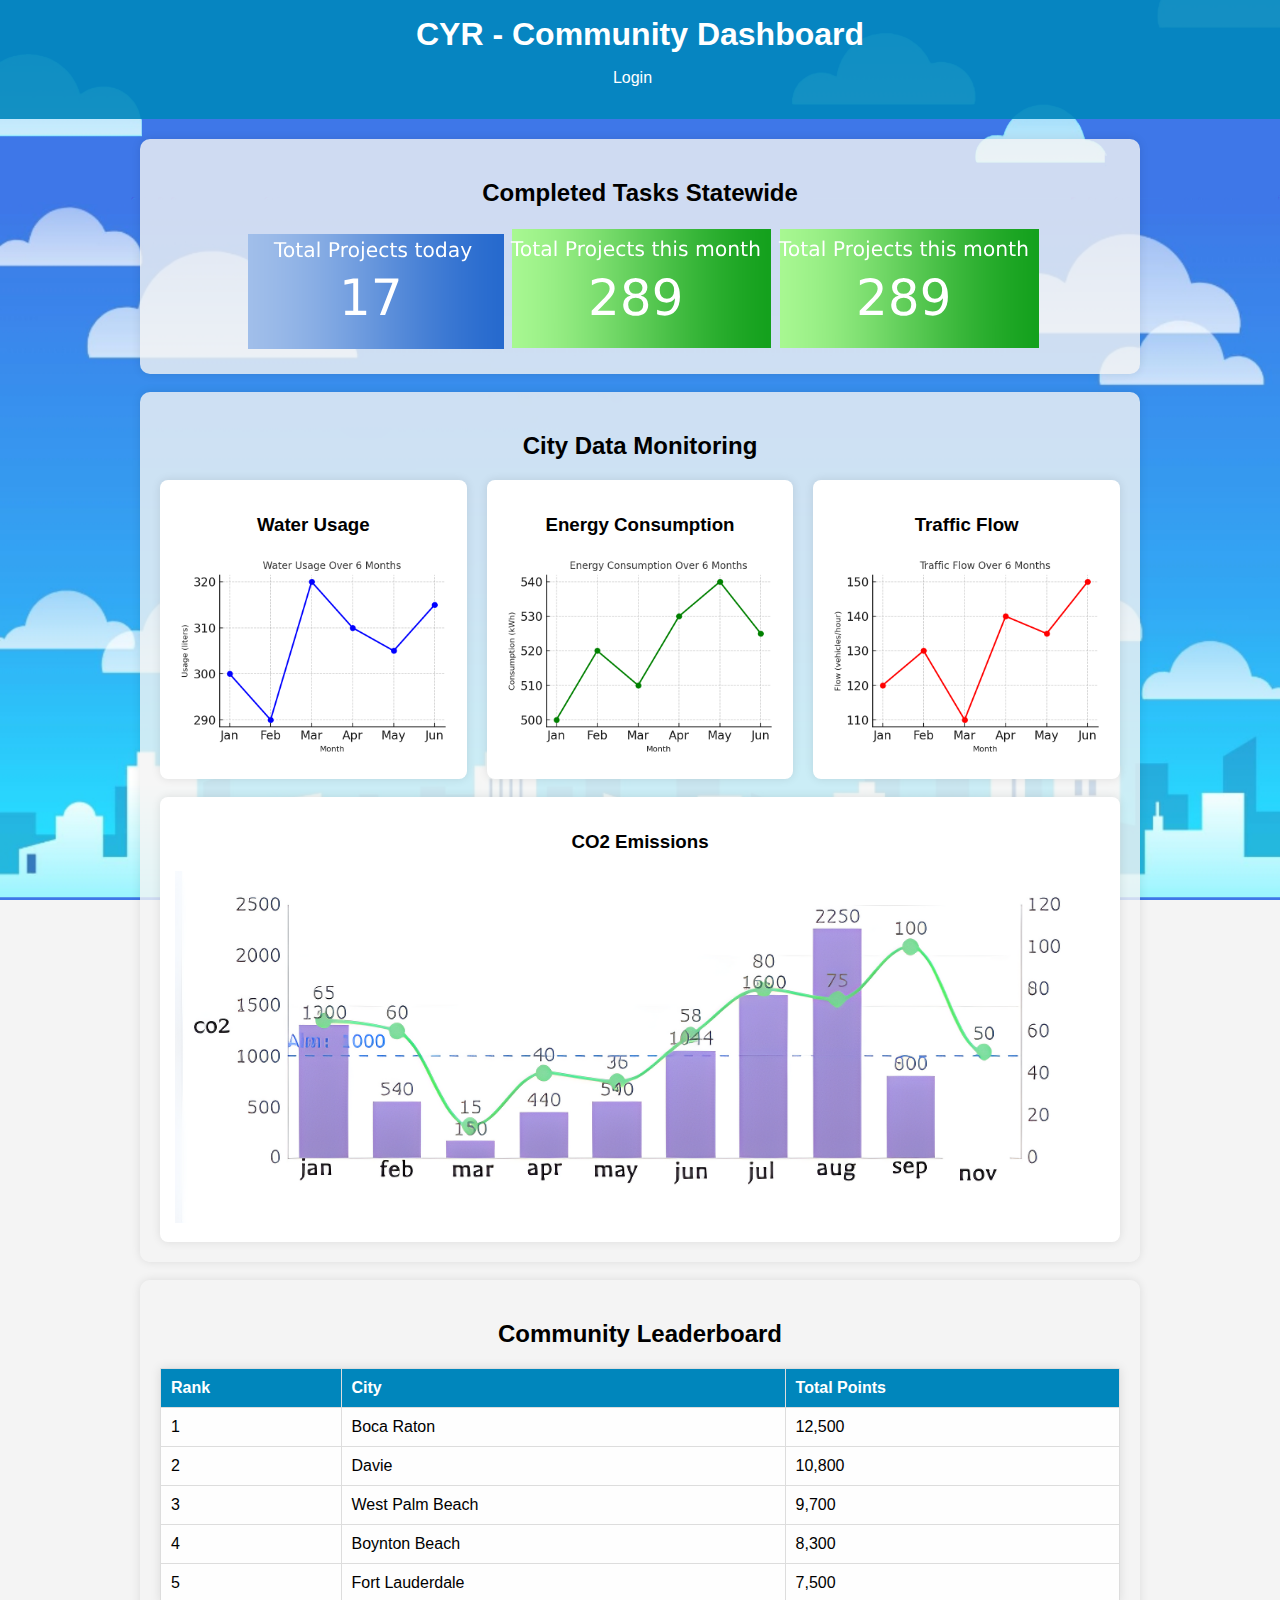
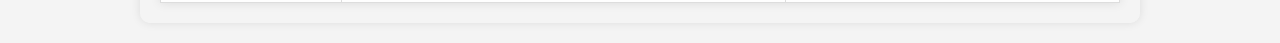
==== index.html @ 5915891b "started linking all pages" ====
<!DOCTYPE html>
<html lang="en">
<head>
    <meta charset="UTF-8">
    <meta name="viewport" content="width=device-width, initial-scale=1.0">
    <title>CYR - Community Dashboard</title>
    <link rel="stylesheet" href="page4-5/css/styles.css">
</head> 
<body style="background-image: url('page4-5/images/CYR_background.png'); 
             background-size: cover; 
             background-repeat: no-repeat; 
             background-position: bottom center;">
    <header>
        <h1>CYR - Community Dashboard</h1>
        <nav>
            <ul>
                <li><a href="page4-5/login.html">Login</a></li>
            </ul>
        </nav>
    </header>

    <main>
        <section id="tasks">
            <h2>Completed Tasks Statewide</h2>
            <div id="task-list" class="center">
                
                <img src="page4-5/images/day.png">
                <img src="page4-5/images/month.png">
                <img src="page4-5/images/month.png">
                
                <!-- Task cards with mock images and vote buttons -->
            </div>
        </section>
        <br>

 <!-- City Data Monitoring Section -->
<section id="city-data">
    <h2>City Data Monitoring</h2>
    <div id="data-charts" class="grid-container">
        <div class="chart-card">
            <h3>Water Usage</h3>
            <img src="page4-5/images/water-usage-small.png" alt="Water Usage Chart" style="width: 100%;">
        </div>
        <div class="chart-card">
            <h3>Energy Consumption</h3>
            <img src="page4-5/images/energy-consumption-small.png" alt="Energy Consumption Chart" style="width: 100%;">
        </div>
        <div class="chart-card">
            <h3>Traffic Flow</h3>
            <img src="page4-5/images/traffic-flow-small.png" alt="Traffic Flow Chart" style="width: 100%;">
        </div>
    </div>
    <br>
    <div class="chart-card">
        <h3>CO2 Emissions</h3>
        <img src="page4-5/images/graph_upscaled.png" alt="CO2 Emissions - State" style="width: 100%;">
    </div>
</section>
<br>

 <!--Mockup Map Data Section -->
    <!-- <section id="map-data">
        <h2>City Map Monitoring</h2>
        <div class="map-container">
            <img src="images/mock-map.png" alt="City Map" class="mock-map">
        </div>
    </section> -->


        <!-- Leaderboard Section -->
        <section id="leaderboard">
            <h2>Community Leaderboard</h2>
            <table>
                <thead>
                    <tr>
                        <th>Rank</th>
                        <th>City</th>
                        <th>Total Points</th>
                    </tr>
                </thead>
                <tbody id="leaderboard-body">
                    <tr>
                        <td>1</td>
                        <td>Boca Raton</td>
                        <td>12,500</td>
                    </tr>
                    <tr>
                        <td>2</td>
                        <td>Davie</td>
                        <td>10,800</td>
                    </tr>
                    <tr>
                        <td>3</td>
                        <td>West Palm Beach</td>
                        <td>9,700</td>
                    </tr>
                    <tr>
                        <td>4</td>
                        <td>Boynton Beach</td>
                        <td>8,300</td>
                    </tr>
                    <tr>
                        <td>5</td>
                        <td>Fort Lauderdale</td>
                        <td>7,500</td>
                    </tr>
                </tbody>
            </table>
        </section>

        <!-- Popup Modal for Voting Feedback -->
        <div id="popupModal" class="modal">
            <div class="modal-content">
                <span class="close-btn">&times;</span>
                <h3>Thank you for voting!</h3>
                <p>Your vote has been counted towards this task.</p>
            </div>
        </div>
    </main>

    <script src="js/app.js"></script>
</body>
</html>
---- page4-5/css/styles.css ----
body {
    font-family: Arial, sans-serif;
    margin: 0;
    padding: 0;
    background-image: url('images/CYR_background.png'); /* Replace with the correct path to your image */
    background-size: cover; /* Makes the image stretch to cover the entire page */
    background-repeat: no-repeat; /* Ensures the image doesn't repeat */
    background-position: center center; /* Centers the image on the page */
    background-attachment: fixed; /* Keeps the background fixed while scrolling */
    background-color: #f4f4f4;
}

header {
    background-color: rgba(0, 134, 188, 0.9); /* Make the header semi-transparent */
    color: white;
    padding: 1em 0;
    text-align: center;
}

header h1 {
    margin: 0;
}

nav ul {
    list-style: none;
    padding: 0;
}

nav ul li {
    display: inline;
    margin-right: 15px;
}

nav ul li a {
    color: white;
    text-decoration: none;
}

main {
    padding: 20px;
    margin: 0 auto;
    max-width: 1000px;
}

/* Grid Layout for Tasks and Community Projects */
.columns {
    display: grid;
    grid-template-columns: 1fr 1fr;
    gap: 20px;
    margin: 20px 0;
}

section {
    background-color: rgba(244, 244, 244, 0.8);
    padding: 20px;
    border-radius: 10px;
    box-shadow: 0 0 10px rgba(0, 0, 0, 0.1);
}

section h2 {
    text-align: center;
    margin-bottom: 20px;
}

.grid-container {
    display: grid;
    grid-template-columns: repeat(3, 1fr);
    gap: 20px;
}

.task-card, .chart-card {
    background-color: white;
    padding: 15px;
    border-radius: 8px;
    box-shadow: 0 0 10px rgba(0, 0, 0, 0.1);
    text-align: center;
}

.task-card img {
    width: 100%;
    height: 150px;
    object-fit: cover;
    border-radius: 8px;
}

button.vote-btn {
    background-color: #28BC00;
    color: white;
    border: none;
    padding: 10px 20px;
    border-radius: 5px;
    cursor: pointer;
}

button.vote-btn:hover {
    background-color: #28BC00;
}

.modal {
    display: none;
    position: fixed;
    top: 50%;
    left: 50%;
    transform: translate(-50%, -50%);
    width: 300px;
    background-color: white;
    box-shadow: 0 0 10px rgba(0, 0, 0, 0.3);
    border-radius: 8px;
    padding: 20px;
    z-index: 1000;
}

.modal-content {
    text-align: center;
}

.close-btn {
    float: right;
    cursor: pointer;
}

table {
    width: 100%;
    border-collapse: collapse;
}

table, th, td {
    border: 1px solid #ddd;
}

th, td {
    padding: 10px;
    text-align: left;
}

thead {
    background-color: #0086BC;
    color: white;
}

/* Map Container Styling */
.map-container {
    text-align: center;
    margin-bottom: 40px;
}

.mock-map {
    width: 100%;
    height: 300px;
    object-fit: cover;
    border-radius: 8px;
    box-shadow: 0 0 10px rgba(0, 0, 0, 0.1);
}

/* Task List */
.task-list {
    list-style-type: none;
    margin: 0;
    padding: 0;
}

.task-list li {
    background-color: white;
    margin-bottom: 10px;
    padding: 15px;
    border-radius: 8px;
    box-shadow: 0 0 10px rgba(0, 0, 0, 0.1);
    font-size: 18px;
    cursor: pointer;
    transition: background-color 0.3s ease;
}

.task-list li:hover {
    background-color: #f0f8ff; /* Slight highlight on hover */
}

.task-list li h3 {
    margin: 0 0 5px 0;
    font-size: 20px;
}

.task-list li p {
    margin: 0;
    color: #555;
}

/* Task Details */
.task-details {
    display: none; /* Hidden by default */
    margin-top: 15px;
    background-color: #f4f4f4;
    padding: 10px;
    border-radius: 8px;
    box-shadow: 0 0 8px rgba(0, 0, 0, 0.1);
}

.task-details p {
    margin: 10px 0;
}

.task-details p:first-of-type {
    margin-bottom: 20px; /* Adds space between the description and video */
}

/* YouTube iframe styling */
.task-details iframe {
    width: 100%;
    height: 315px;
    border-radius: 8px;
    margin-bottom: 10px;
}

/* Two-Column Layout */
#tasks-container {
    display: grid;
    grid-template-columns: 1fr 1fr; /* Two equal columns */
    gap: 20px; /* Space between the columns */
    margin: 20px;
}

.task-column {
    background-color: #f4f4f4;
    padding: 20px;
    border-radius: 10px;
}

.task-column h2 {
    text-align: center;
    margin-bottom: 20px;
}

/* Shared button styling for Vote and Join buttons */
button.vote-btn, button.join-btn {
    background-color: #28a745; /* Green background */
    color: white;
    border: none;
    padding: 10px 20px;
    border-radius: 5px;
    cursor: pointer;
    margin-right: 10px; /* Space between buttons */
}

button.vote-btn:hover, button.join-btn:hover {
    background-color: #218838; /* Darker green on hover */
}

/* Disabled buttons (for voted and joined tasks) */
button.vote-btn:disabled, button.join-btn:disabled {
    background-color: #ccc; /* Greyed out when disabled */
    cursor: not-allowed;
}

/* Styling for individual task cards */
.task-card {
    background-color: white;
    padding: 15px;
    border-radius: 8px;
    margin-bottom: 10px;
    box-shadow: 0 0 8px rgba(0, 0, 0, 0.1);
}

.task-card img {
    width: 100%;
    height: 150px;
    object-fit: cover;
    border-radius: 8px;
}

/* Media query for responsive layout */
@media (max-width: 768px) {
    .columns {
        grid-template-columns: 1fr; /* Stacks columns vertically on smaller screens */
    }

    #tasks-container {
        grid-template-columns: 1fr; /* Single column layout for smaller screens */
    }
}

/* Leaderboard Table Styles */
section#leaderboard table {
    background-color: rgba(255, 255, 255, 0.9); /* White background with slight transparency */
    border-collapse: collapse;
    width: 100%;
    box-shadow: 0 0 10px rgba(0, 0, 0, 0.1); /* Optional shadow for better visibility */
}

section#leaderboard th, section#leaderboard td {
    padding: 10px;
    text-align: left;
    border: 1px solid #ddd;
}

section#leaderboard thead {
    background-color: #0086BC; /* Solid background for the table header */
    color: white;
}

/* Style for form inputs */
input[type="email"], input[type="password"] {
    width: 100%;
    padding: 10px;
    margin: 10px 0;
    border: 1px solid #ccc;
    border-radius: 5px;
    box-sizing: border-box;
}

/* Style for the sign-in button */
button#signInButton {
    width: 100%;
    padding: 10px;
    background-color: #0086BC;
    color: white;
    border: none;
    border-radius: 5px;
    cursor: pointer;
}

button#signInButton:hover {
    background-color: #0073a1; /* Darker hover effect */
}

/* Hidden loading spinner (you can style it as needed) */
.spinner.hidden {
    display: none;
}

.center {
    text-align: center;
}
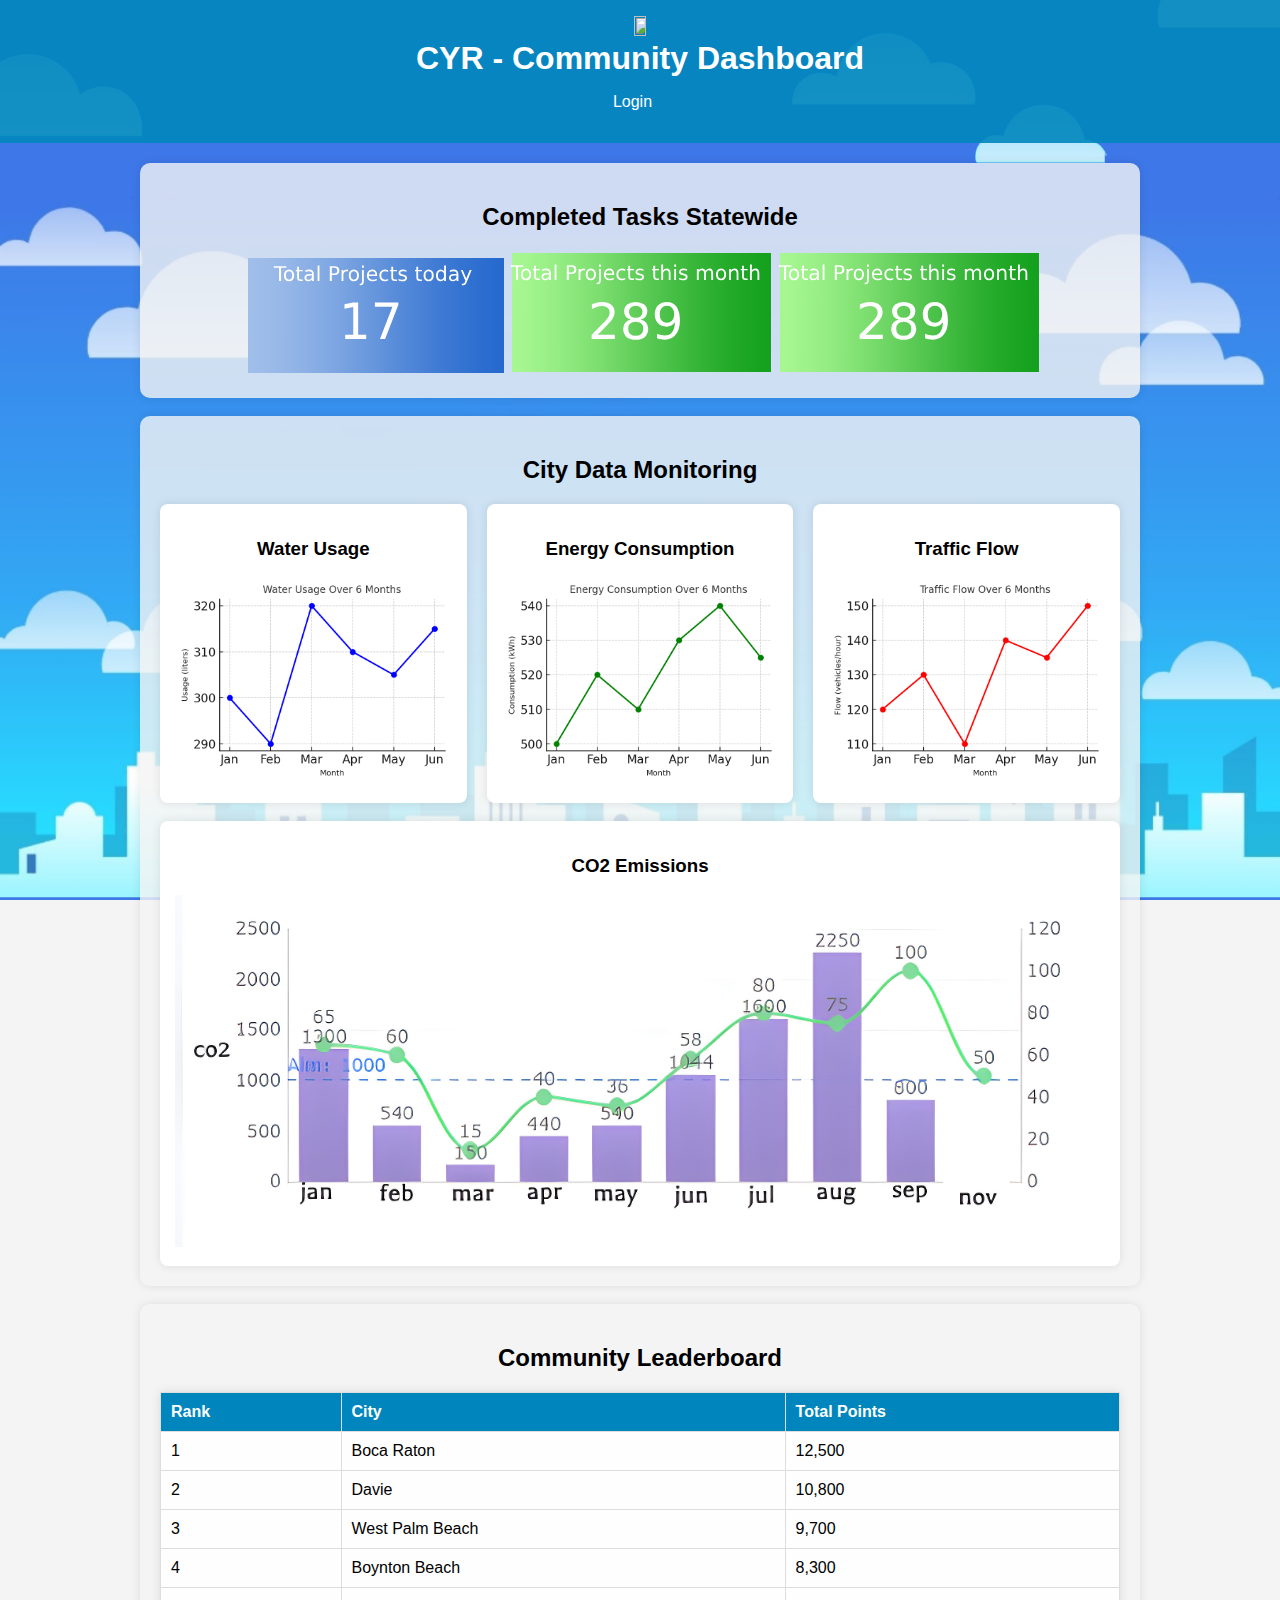
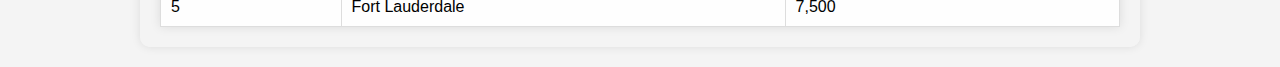
==== commit 6f7a9b4e: "cleaned up and added logos" ====
--- a/index.html
+++ b/index.html
@@ -11,6 +11,9 @@
              background-repeat: no-repeat; 
              background-position: bottom center;">
     <header>
+        <div class="logo"></div>
+            <img src="images/CYR_logo1.png" height="10%" width="10%">
+        </div>
         <h1>CYR - Community Dashboard</h1>
         <nav>
             <ul>
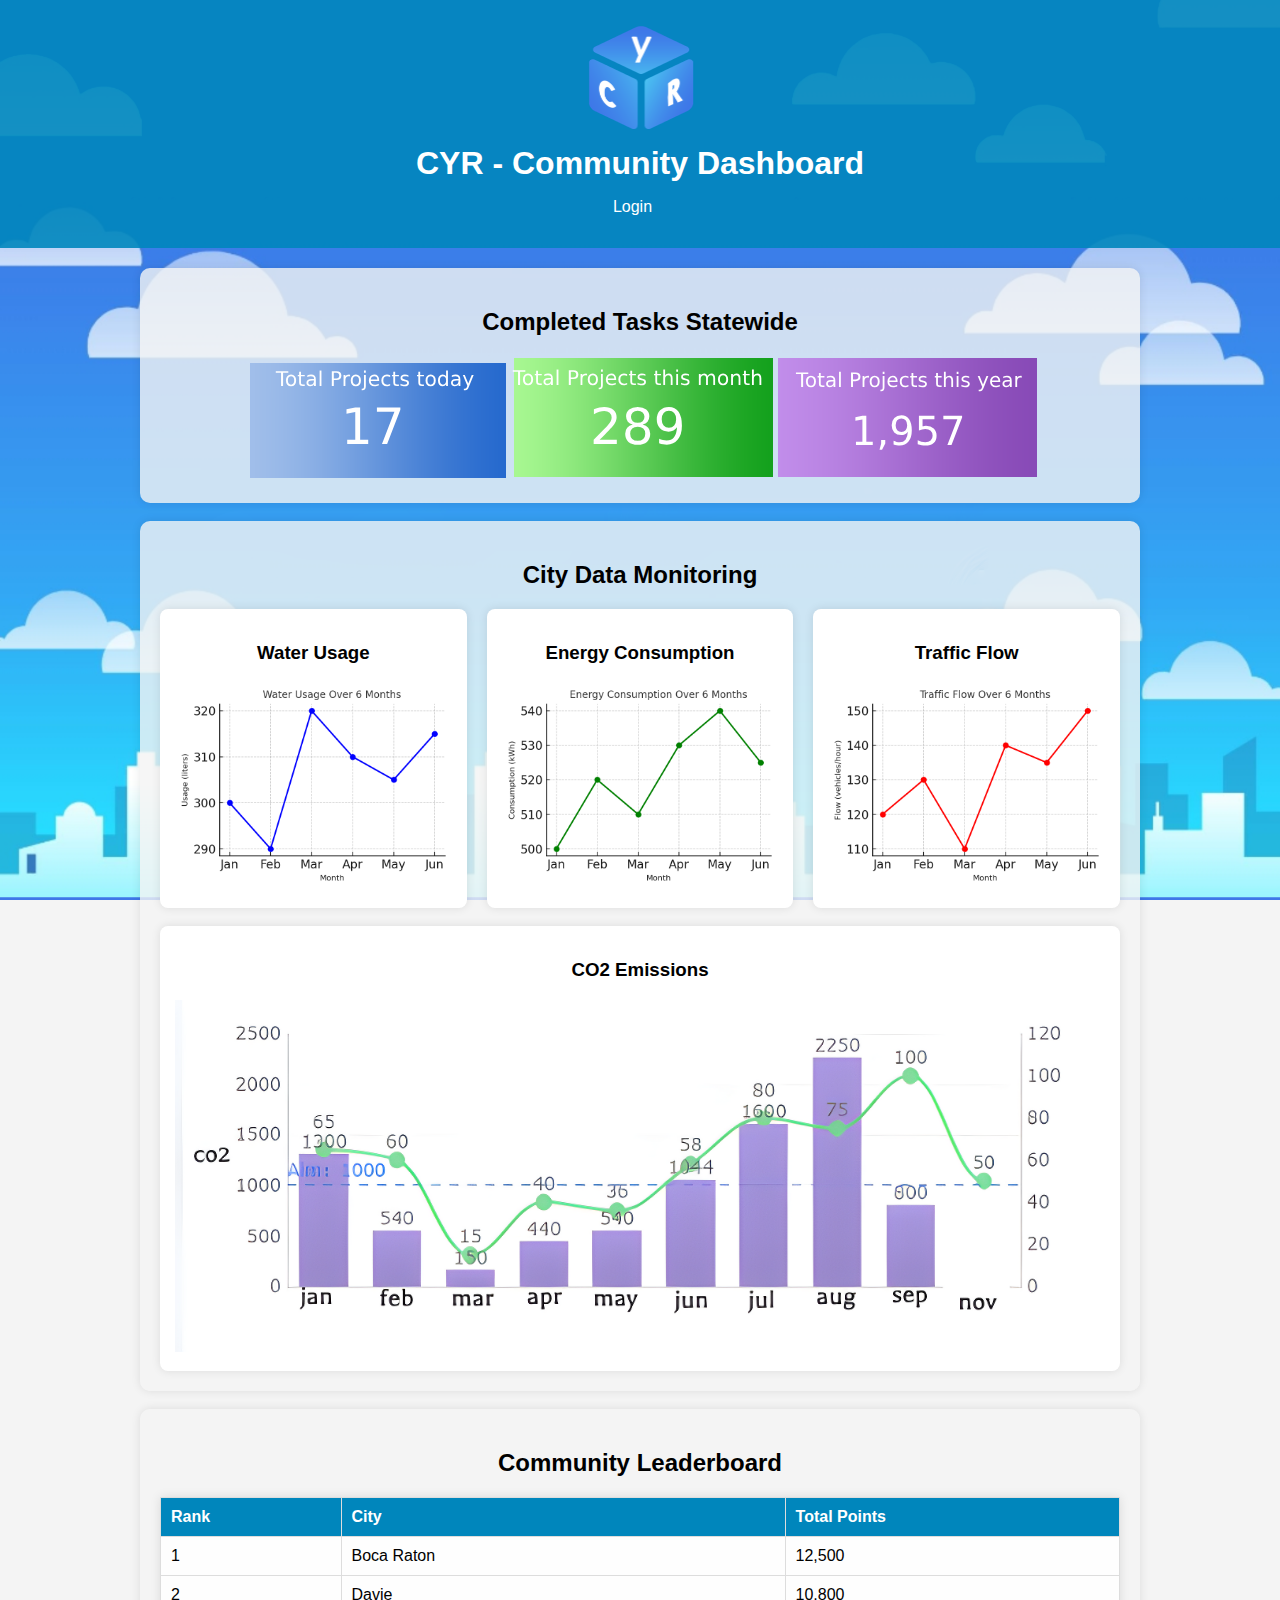
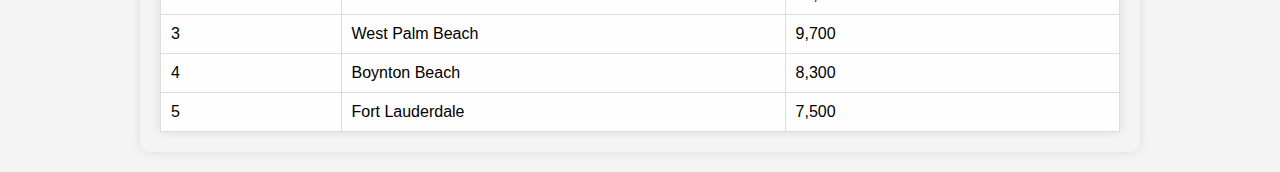
==== commit 552ae0a6: "Added the year image" ====
--- a/index.html
+++ b/index.html
@@ -11,8 +11,8 @@
              background-repeat: no-repeat; 
              background-position: bottom center;">
     <header>
-        <div class="logo"></div>
-            <img src="images/CYR_logo1.png" height="10%" width="10%">
+        <div class="logo">
+            <img src="page4-5/images/CYR_logo1.png" height="10%" width="10%">
         </div>
         <h1>CYR - Community Dashboard</h1>
         <nav>
@@ -29,7 +29,7 @@
                 
                 <img src="page4-5/images/day.png">
                 <img src="page4-5/images/month.png">
-                <img src="page4-5/images/month.png">
+                <img src="page4-5/images/year.png">
                 
                 <!-- Task cards with mock images and vote buttons -->
             </div>
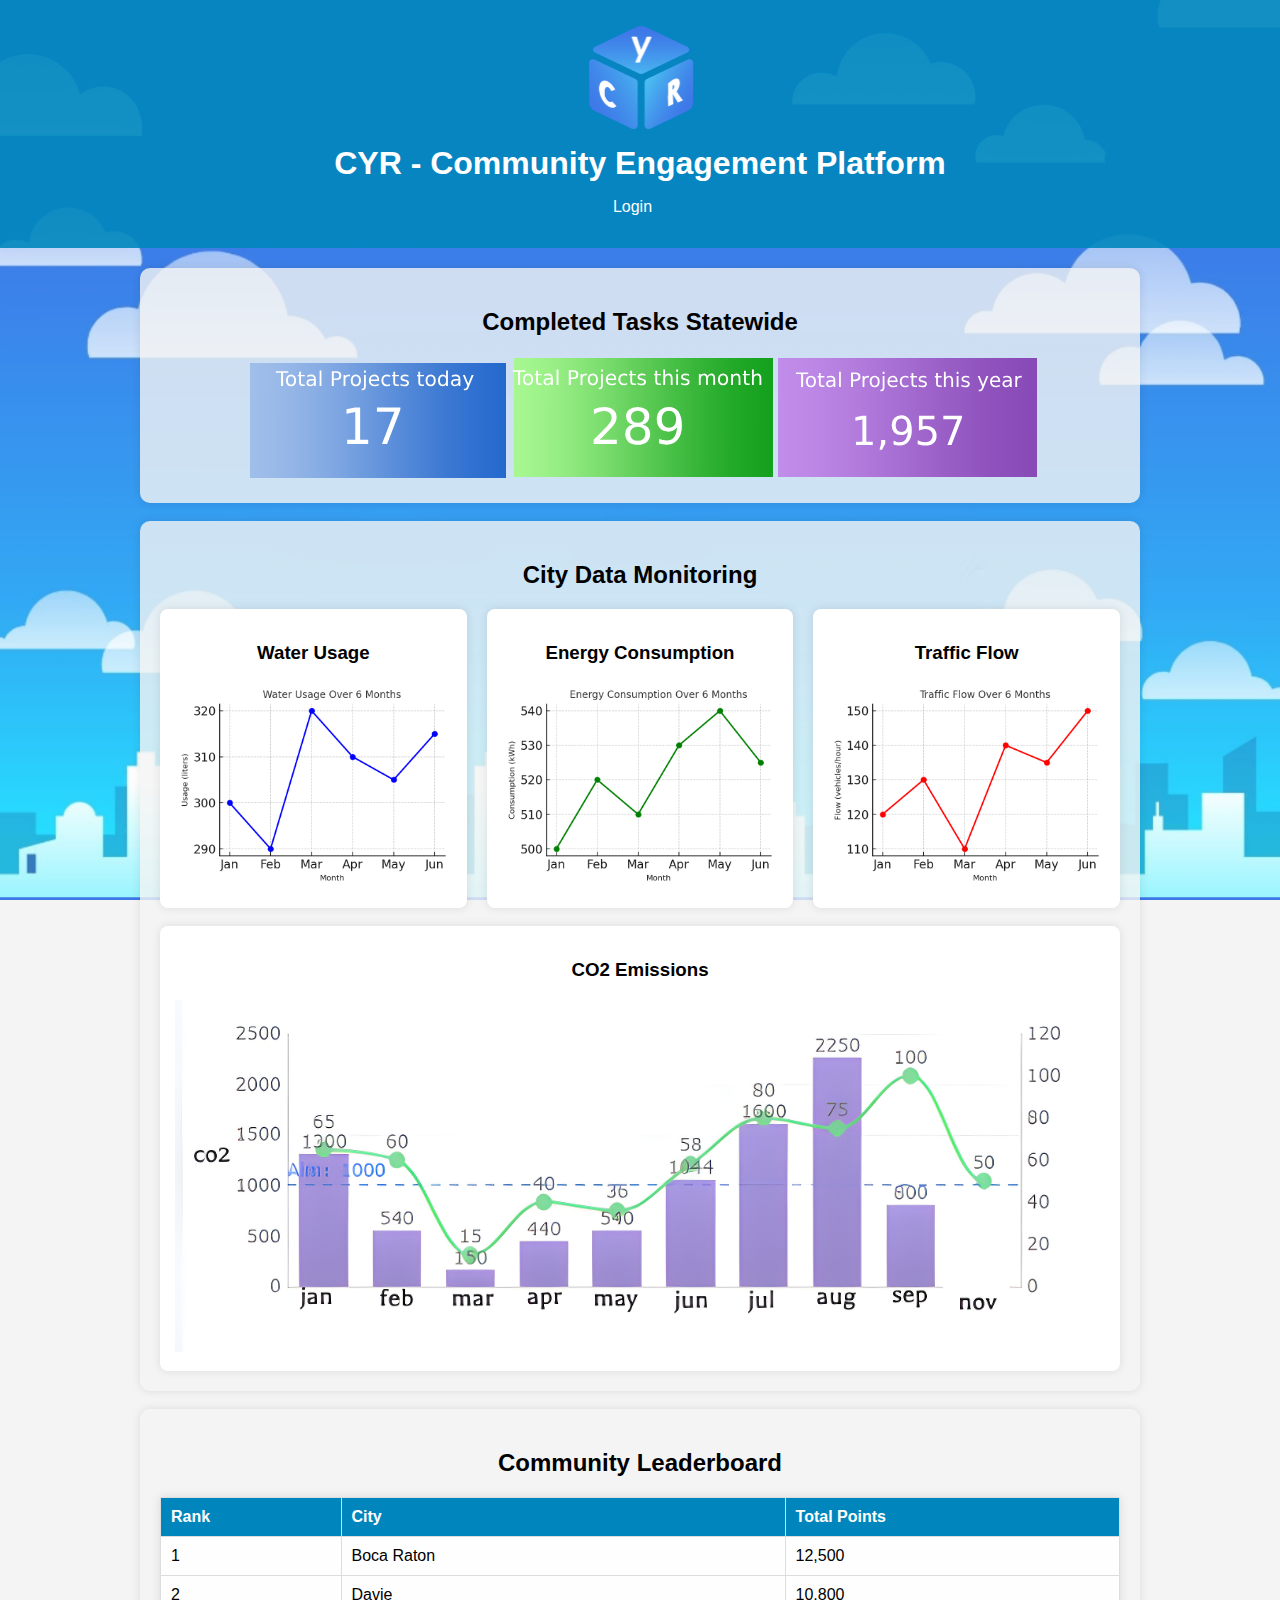
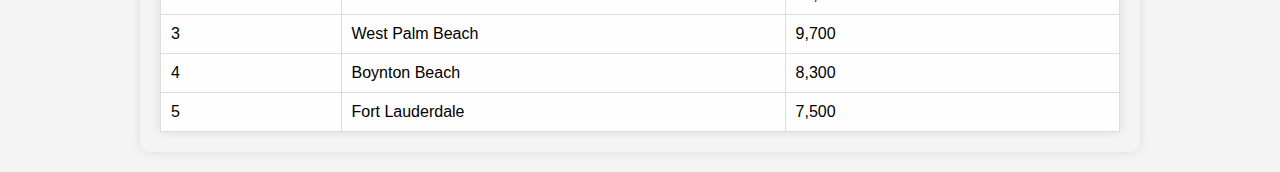
==== commit 2850fd36: "change in name" ====
--- a/index.html
+++ b/index.html
@@ -3,21 +3,21 @@
 <head>
     <meta charset="UTF-8">
     <meta name="viewport" content="width=device-width, initial-scale=1.0">
-    <title>CYR - Community Dashboard</title>
-    <link rel="stylesheet" href="page4-5/css/styles.css">
+    <title>CYR - Community Engagement Platform</title>
+    <link rel="stylesheet" href="pages/css/styles.css">
 </head> 
-<body style="background-image: url('page4-5/images/CYR_background.png'); 
+<body style="background-image: url('pages/images/CYR_background.png'); 
              background-size: cover; 
              background-repeat: no-repeat; 
              background-position: bottom center;">
     <header>
         <div class="logo">
-            <img src="page4-5/images/CYR_logo1.png" height="10%" width="10%">
+            <img src="pages/images/CYR_logo1.png" height="10%" width="10%">
         </div>
-        <h1>CYR - Community Dashboard</h1>
+        <h1>CYR - Community Engagement Platform</h1>
         <nav>
             <ul>
-                <li><a href="page4-5/login.html">Login</a></li>
+                <li><a href="pages/login.html">Login</a></li>
             </ul>
         </nav>
     </header>
@@ -27,9 +27,9 @@
             <h2>Completed Tasks Statewide</h2>
             <div id="task-list" class="center">
                 
-                <img src="page4-5/images/day.png">
-                <img src="page4-5/images/month.png">
-                <img src="page4-5/images/year.png">
+                <img src="pages/images/day.png">
+                <img src="pages/images/month.png">
+                <img src="pages/images/year.png">
                 
                 <!-- Task cards with mock images and vote buttons -->
             </div>
@@ -42,21 +42,21 @@
     <div id="data-charts" class="grid-container">
         <div class="chart-card">
             <h3>Water Usage</h3>
-            <img src="page4-5/images/water-usage-small.png" alt="Water Usage Chart" style="width: 100%;">
+            <img src="pages/images/water-usage-small.png" alt="Water Usage Chart" style="width: 100%;">
         </div>
         <div class="chart-card">
             <h3>Energy Consumption</h3>
-            <img src="page4-5/images/energy-consumption-small.png" alt="Energy Consumption Chart" style="width: 100%;">
+            <img src="pages/images/energy-consumption-small.png" alt="Energy Consumption Chart" style="width: 100%;">
         </div>
         <div class="chart-card">
             <h3>Traffic Flow</h3>
-            <img src="page4-5/images/traffic-flow-small.png" alt="Traffic Flow Chart" style="width: 100%;">
+            <img src="pages/images/traffic-flow-small.png" alt="Traffic Flow Chart" style="width: 100%;">
         </div>
     </div>
     <br>
     <div class="chart-card">
         <h3>CO2 Emissions</h3>
-        <img src="page4-5/images/graph_upscaled.png" alt="CO2 Emissions - State" style="width: 100%;">
+        <img src="pages/images/graph_upscaled.png" alt="CO2 Emissions - State" style="width: 100%;">
     </div>
 </section>
 <br>
--- a/pages/css/styles.css
+++ b/pages/css/styles.css
@@ -0,0 +1,364 @@
+body {
+    font-family: Arial, sans-serif;
+    margin: 0;
+    padding: 0;
+    background-image: url('images/CYR_background.png'); /* Replace with the correct path to your image */
+    background-size: cover; /* Makes the image stretch to cover the entire page */
+    background-repeat: no-repeat; /* Ensures the image doesn't repeat */
+    background-position: center center; /* Centers the image on the page */
+    background-attachment: fixed; /* Keeps the background fixed while scrolling */
+    background-color: #f4f4f4;
+}
+
+header {
+    background-color: rgba(0, 134, 188, 0.9); /* Make the header semi-transparent */
+    color: white;
+    padding: 1em 0;
+    text-align: center;
+}
+
+header h1 {
+    margin: 0;
+}
+
+nav ul {
+    list-style: none;
+    padding: 0;
+}
+
+nav ul li {
+    display: inline;
+    margin-right: 15px;
+}
+
+nav ul li a {
+    color: white;
+    text-decoration: none;
+}
+
+main {
+    padding: 20px;
+    margin: 0 auto;
+    max-width: 1000px;
+}
+
+/* Grid Layout for Tasks and Community Projects */
+.columns {
+    display: grid;
+    grid-template-columns: 1fr 1fr;
+    gap: 20px;
+    margin: 20px 0;
+}
+
+section {
+    background-color: rgba(244, 244, 244, 0.8);
+    padding: 20px;
+    border-radius: 10px;
+    box-shadow: 0 0 10px rgba(0, 0, 0, 0.1);
+}
+
+section h2 {
+    text-align: center;
+    margin-bottom: 20px;
+}
+
+.grid-container {
+    display: grid;
+    grid-template-columns: repeat(3, 1fr);
+    gap: 20px;
+}
+
+.task-card, .chart-card {
+    background-color: white;
+    padding: 15px;
+    border-radius: 8px;
+    box-shadow: 0 0 10px rgba(0, 0, 0, 0.1);
+    text-align: center;
+}
+
+.task-card img {
+    width: 100%;
+    height: 150px;
+    object-fit: cover;
+    border-radius: 8px;
+}
+
+button.vote-btn {
+    background-color: #28BC00;
+    color: white;
+    border: none;
+    padding: 10px 20px;
+    border-radius: 5px;
+    cursor: pointer;
+}
+
+button.vote-btn:hover {
+    background-color: #28BC00;
+}
+
+.modal {
+    display: none;
+    position: fixed;
+    top: 50%;
+    left: 50%;
+    transform: translate(-50%, -50%);
+    width: 300px;
+    background-color: white;
+    box-shadow: 0 0 10px rgba(0, 0, 0, 0.3);
+    border-radius: 8px;
+    padding: 20px;
+    z-index: 1000;
+}
+
+.modal-content {
+    text-align: center;
+}
+
+.close-btn {
+    float: right;
+    cursor: pointer;
+}
+
+table {
+    width: 100%;
+    border-collapse: collapse;
+}
+
+table, th, td {
+    border: 1px solid #ddd;
+}
+
+th, td {
+    padding: 10px;
+    text-align: left;
+}
+
+thead {
+    background-color: #0086BC;
+    color: white;
+}
+
+/* Map Container Styling */
+.map-container {
+    text-align: center;
+    margin-bottom: 40px;
+}
+
+.mock-map {
+    width: 100%;
+    height: 300px;
+    object-fit: cover;
+    border-radius: 8px;
+    box-shadow: 0 0 10px rgba(0, 0, 0, 0.1);
+}
+
+/* Task List */
+.task-list {
+    list-style-type: none;
+    margin: 0;
+    padding: 0;
+}
+
+.task-list li {
+    background-color: white;
+    margin-bottom: 10px;
+    padding: 15px;
+    border-radius: 8px;
+    box-shadow: 0 0 10px rgba(0, 0, 0, 0.1);
+    font-size: 18px;
+    cursor: pointer;
+    transition: background-color 0.3s ease;
+}
+
+.task-list li:hover {
+    background-color: #f0f8ff; /* Slight highlight on hover */
+}
+
+.task-list li h3 {
+    margin: 0 0 5px 0;
+    font-size: 20px;
+}
+
+.task-list li p {
+    margin: 0;
+    color: #555;
+}
+
+/* Task Details */
+.task-details {
+    display: none; /* Hidden by default */
+    margin-top: 15px;
+    background-color: #f4f4f4;
+    padding: 10px;
+    border-radius: 8px;
+    box-shadow: 0 0 8px rgba(0, 0, 0, 0.1);
+}
+
+.task-details p {
+    margin: 10px 0;
+}
+
+.task-details p:first-of-type {
+    margin-bottom: 20px; /* Adds space between the description and video */
+}
+
+/* YouTube iframe styling */
+.task-details iframe {
+    width: 100%;
+    height: 315px;
+    border-radius: 8px;
+    margin-bottom: 10px;
+}
+
+/* Two-Column Layout */
+#tasks-container {
+    display: grid;
+    grid-template-columns: 1fr 1fr; /* Two equal columns */
+    gap: 20px; /* Space between the columns */
+    margin: 20px;
+}
+
+.task-column {
+    background-color: #f4f4f4;
+    padding: 20px;
+    border-radius: 10px;
+}
+
+.task-column h2 {
+    text-align: center;
+    margin-bottom: 20px;
+}
+
+/* Shared button styling for Vote and Join buttons */
+button.vote-btn, button.join-btn {
+    background-color: #28a745; /* Green background */
+    color: white;
+    border: none;
+    padding: 10px 20px;
+    border-radius: 5px;
+    cursor: pointer;
+    margin-right: 10px; /* Space between buttons */
+}
+
+button.vote-btn:hover, button.join-btn:hover {
+    background-color: #218838; /* Darker green on hover */
+}
+
+/* Disabled buttons (for voted and joined tasks) */
+button.vote-btn:disabled, button.join-btn:disabled {
+    background-color: #ccc; /* Greyed out when disabled */
+    cursor: not-allowed;
+}
+
+/* Styling for individual task cards */
+.task-card {
+    background-color: white;
+    padding: 15px;
+    border-radius: 8px;
+    margin-bottom: 10px;
+    box-shadow: 0 0 8px rgba(0, 0, 0, 0.1);
+}
+
+.task-card img {
+    width: 100%;
+    height: 150px;
+    object-fit: cover;
+    border-radius: 8px;
+}
+
+/* Media query for responsive layout */
+@media (max-width: 768px) {
+    .columns {
+        grid-template-columns: 1fr; /* Stacks columns vertically on smaller screens */
+        
+    }
+
+    #tasks-container {
+        grid-template-columns: 1fr; /* Single column layout for smaller screens */
+    }
+}
+
+/* Leaderboard Table Styles */
+section#leaderboard table {
+    background-color: rgba(255, 255, 255, 0.9); /* White background with slight transparency */
+    border-collapse: collapse;
+    width: 100%;
+    box-shadow: 0 0 10px rgba(0, 0, 0, 0.1); /* Optional shadow for better visibility */
+}
+
+section#leaderboard th, section#leaderboard td {
+    padding: 10px;
+    text-align: left;
+    border: 1px solid #ddd;
+}
+
+section#leaderboard thead {
+    background-color: #0086BC; /* Solid background for the table header */
+    color: white;
+}
+
+/* Style for form inputs */
+input[type="email"], input[type="password"] {
+    width: 100%;
+    padding: 10px;
+    margin: 10px 0;
+    border: 1px solid #ccc;
+    border-radius: 5px;
+    box-sizing: border-box;
+}
+
+/* Style for the sign-in button */
+button#signInButton {
+    width: 100%;
+    padding: 10px;
+    background-color: #0086BC;
+    color: white;
+    border: none;
+    border-radius: 5px;
+    cursor: pointer;
+}
+
+button#signInButton:hover {
+    background-color: #0073a1; /* Darker hover effect */
+}
+
+/* Hidden loading spinner (you can style it as needed) */
+.spinner.hidden {
+    display: none;
+}
+
+.center {
+    text-align: center;
+}
+
+/* General styling for the task cards */
+.grid-container {
+    display: grid;
+    grid-template-columns: repeat(3, 1fr); /* Three columns by default */
+    gap: 20px;
+    margin-top: 20px;
+}
+
+.task-card {
+    background-color: #fff;
+    border: 1px solid #ddd;
+    border-radius: 8px;
+    padding: 15px;
+    text-align: center;
+    box-shadow: 0 4px 6px rgba(0, 0, 0, 0.1);
+}
+
+.task-card img {
+    width: 100%;
+    height: 150px;
+    object-fit: cover;
+    border-radius: 8px;
+}
+
+/* Media query for mobile and smaller screens */
+@media (max-width: 768px) {
+    .grid-container {
+        grid-template-columns: 1fr; /* Single column on small screens */
+        gap: 10px;
+    }
+}